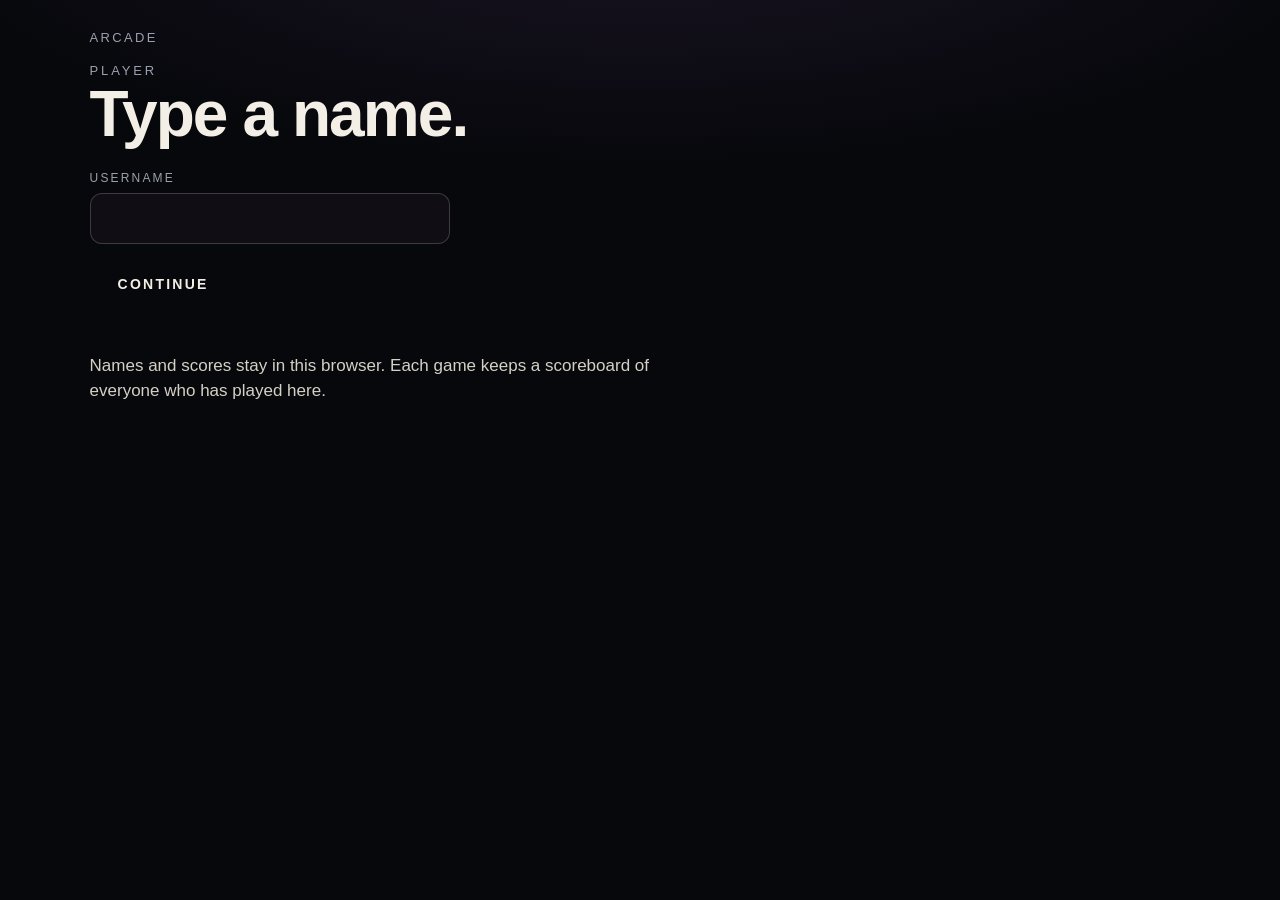
==== account.html @ 9cd121bc "Save each player's scores under a name and rank them on a scoreboard for every game. Co-authored-by:" ====
<!DOCTYPE html>
<html lang="en">
<head>
  <meta charset="utf-8">
  <meta name="viewport" content="width=device-width, initial-scale=1">
  <title>Sign in — Melted Arcade of DOOM</title>
  <meta name="description" content="A name for your scores. A password if someone already took it.">
  <link rel="icon" href="favicon.svg" type="image/svg+xml">
  <link rel="stylesheet" href="style.css">
</head>
<body data-page="account">
  <header>
    <a class="back" href="./">Arcade</a>
    <p class="kicker">Player</p>
    <h1 id="account-title">Type a name.</h1>
  </header>

  <main class="sheet">
    <p class="session" id="session" hidden>
      Playing as <strong></strong>.
      <button class="linkish" id="logout" type="button">Log out</button>
    </p>

    <form id="name-form">
      <label class="field">
        <span>Username</span>
        <input id="username" name="username" autocomplete="username" maxlength="16" required>
      </label>
      <button class="go" type="submit">Continue</button>
    </form>

    <form id="pass-form" hidden>
      <p class="doom" id="pass-note"></p>
      <label class="field">
        <span>Password</span>
        <input id="password" name="password" type="password" autocomplete="current-password" required>
      </label>
      <label class="field" id="confirm-label">
        <span>Confirm password</span>
        <input id="confirm" name="confirm" type="password" autocomplete="new-password">
      </label>
      <button class="go" id="pass-submit" type="submit">Log in</button>
      <button class="linkish" id="back-name" type="button">Different name</button>
    </form>

    <p class="form-error" id="form-error" role="alert"></p>
    <p class="score-note">Names and scores stay in this browser. Each game keeps a scoreboard of everyone who has played here.</p>
  </main>
  <script src="accounts.js"></script>
  <script src="scores.js"></script>
</body>
</html>
---- style.css ----
:root {
  --ink: #07080c;
  --paper: #f3efe6;
  --muted: #9aa0ae;
  color-scheme: dark;
}

* { box-sizing: border-box; }

[hidden] { display: none !important; }

html, body {
  margin: 0;
  min-height: 100%;
}

body {
  min-height: 100vh;
  display: flex;
  flex-direction: column;
  background:
    radial-gradient(1200px 420px at 50% -10%, #1a1424 0%, transparent 60%),
    var(--ink);
  color: var(--paper);
  font-family: "Segoe UI", sans-serif;
}

header {
  padding: 28px 7vw 18px;
}

.top {
  display: flex;
  flex-wrap: wrap;
  justify-content: space-between;
  align-items: baseline;
  gap: 8px 16px;
  margin-bottom: 6px;
}

.top .kicker,
.top .back,
.top .who {
  margin: 0;
}

.kicker {
  margin: 0 0 6px;
  color: var(--muted);
  font-size: 13px;
  letter-spacing: 0.22em;
  text-transform: uppercase;
}

.who {
  margin: 0;
  font-size: 13px;
  letter-spacing: 0.16em;
  text-transform: uppercase;
}

.who a {
  color: var(--paper);
  text-decoration: none;
}

.who a:hover,
.who a:focus-visible {
  color: var(--muted);
}

h1 {
  margin: 0;
  font-size: clamp(32px, 5vw, 64px);
  font-weight: 750;
  letter-spacing: -0.03em;
  line-height: 0.95;
}

main {
  flex: 1;
  display: flex;
  flex-direction: column;
  min-height: 0;
}

.game {
  flex: 1;
  display: grid;
  grid-template-columns: auto 1fr auto;
  align-items: center;
  gap: 28px;
  min-height: 128px;
  padding: 22px 7vw;
  color: inherit;
  text-decoration: none;
  border-top: 1px solid rgba(243, 239, 230, 0.08);
  position: relative;
  overflow: hidden;
}

.game::before {
  content: "";
  position: absolute;
  inset: 0 auto 0 0;
  width: 8px;
  background: var(--accent);
}

.game::after {
  content: "";
  position: absolute;
  inset: 0;
  background: linear-gradient(90deg, var(--wash), transparent 55%);
  opacity: 0.9;
  pointer-events: none;
}

.mark,
.copy,
.play {
  position: relative;
  z-index: 1;
}

.mark {
  width: 64px;
  height: 64px;
  color: var(--accent);
}

.mark svg {
  width: 100%;
  height: 100%;
  fill: currentColor;
}

.copy {
  display: flex;
  flex-direction: column;
  gap: 4px;
  min-width: 0;
}

.index {
  color: var(--accent);
  font-size: 12px;
  letter-spacing: 0.18em;
}

.name {
  font-size: clamp(26px, 3vw, 40px);
  font-weight: 700;
  letter-spacing: -0.03em;
  line-height: 1;
}

.line {
  max-width: 38rem;
  color: #d5d0c6;
  font-size: 17px;
  line-height: 1.35;
}

.holder:empty { display: none; }

.holder {
  color: var(--accent);
  font-size: 13px;
  letter-spacing: 0.08em;
}

.play {
  padding: 12px 26px;
  border-radius: 999px;
  background: var(--accent);
  color: var(--play-ink);
  font-size: 14px;
  font-weight: 750;
  letter-spacing: 0.16em;
  text-transform: uppercase;
}

.game:hover .play,
.game:focus-visible .play {
  transform: translateX(4px);
}

.game:focus-visible {
  outline: 2px solid var(--paper);
  outline-offset: -6px;
}

.moon {
  --accent: #e23b32;
  --wash: rgba(120, 18, 22, 0.55);
  --play-ink: #1a0608;
}

.shooter {
  --accent: #ffba54;
  --wash: rgba(120, 72, 18, 0.42);
  --play-ink: #1a1006;
}

.pong {
  --accent: #1cbe8c;
  --wash: rgba(12, 90, 64, 0.55);
  --play-ink: #04140e;
}

.guess {
  --accent: #f4efe4;
  --wash: rgba(90, 70, 40, 0.38);
  --play-ink: #1a140c;
}

.back {
  display: inline-block;
  margin-bottom: 18px;
  color: var(--muted);
  font-size: 13px;
  letter-spacing: 0.18em;
  text-transform: uppercase;
  text-decoration: none;
}

.back:hover,
.back:focus-visible {
  color: var(--paper);
}

.sheet {
  padding: 8px 7vw 72px;
  max-width: 860px;
}

.record {
  margin: 8px 0 28px;
}

.score {
  margin: 0;
  color: var(--accent);
  font-size: clamp(72px, 14vw, 148px);
  font-weight: 750;
  letter-spacing: -0.05em;
  line-height: 0.85;
}

.score-note,
.doom {
  max-width: 38rem;
  color: #d5d0c6;
  font-size: 17px;
  line-height: 1.45;
}

.score-note { margin: 10px 0 0; }

.score-note a {
  color: var(--paper);
}

.field {
  display: flex;
  flex-direction: column;
  gap: 8px;
  margin: 0 0 18px;
}

.field span {
  color: var(--muted);
  font-size: 12px;
  letter-spacing: 0.18em;
  text-transform: uppercase;
}

.field input {
  width: min(100%, 360px);
  padding: 14px 16px;
  border: 1px solid rgba(243, 239, 230, 0.2);
  border-radius: 12px;
  background: #100e14;
  color: var(--paper);
  font: inherit;
  font-size: 18px;
}

.field input:focus-visible {
  outline: 2px solid var(--paper);
  outline-offset: 3px;
}

button.go {
  border: 0;
  cursor: pointer;
  font-family: inherit;
}

button.go:disabled {
  opacity: 0.55;
  cursor: wait;
}

.linkish {
  display: inline-block;
  margin-left: 18px;
  padding: 0;
  border: 0;
  background: none;
  color: var(--muted);
  cursor: pointer;
  font: inherit;
  font-size: 13px;
  letter-spacing: 0.16em;
  text-transform: uppercase;
}

.linkish:hover,
.linkish:focus-visible {
  color: var(--paper);
}

#back-name {
  display: block;
  margin: 16px 0 0;
}

.session {
  margin: 0 0 22px;
  color: #d5d0c6;
  font-size: 17px;
}

.session strong {
  color: var(--paper);
}

.form-error {
  min-height: 1.4em;
  margin: 16px 0 0;
  color: #e23b32;
  font-size: 16px;
}

.log,
.board {
  list-style: none;
  margin: 8px 0 0;
  padding: 0;
}

.log li,
.board li {
  display: grid;
  grid-template-columns: auto 1fr auto;
  gap: 14px;
  align-items: baseline;
  padding: 12px 0;
  border-top: 1px solid rgba(243, 239, 230, 0.1);
  color: #d5d0c6;
  font-size: 17px;
}

.log li:last-child,
.board li:last-child {
  border-bottom: 1px solid rgba(243, 239, 230, 0.1);
}

.log li {
  grid-template-columns: 1fr;
}

.quiet {
  color: var(--muted);
}

.rank {
  color: var(--accent);
  font-variant-numeric: tabular-nums;
}

.board .mine .who-name,
.board .mine .pts {
  color: var(--paper);
  font-weight: 700;
}

.who-name {
  min-width: 0;
}

.wins {
  display: block;
  color: var(--muted);
  font-size: 13px;
  font-weight: 400;
  letter-spacing: 0.06em;
}

.pts {
  color: var(--accent);
  font-variant-numeric: tabular-nums;
  font-weight: 700;
}

.doom { margin: 0 0 8px; }

.levels {
  list-style: none;
  margin: 28px 0 36px;
  padding: 0;
}

.levels li {
  padding: 16px 0;
  border-top: 1px solid rgba(243, 239, 230, 0.1);
  color: #d5d0c6;
  font-size: 16px;
  line-height: 1.45;
}

.levels li:last-child {
  border-bottom: 1px solid rgba(243, 239, 230, 0.1);
}

.levels strong {
  display: block;
  margin-bottom: 4px;
  color: var(--accent);
  font-size: 18px;
  letter-spacing: -0.02em;
}

.go {
  display: inline-block;
  padding: 14px 28px;
  border-radius: 999px;
  background: var(--accent);
  color: var(--play-ink);
  font-size: 14px;
  font-weight: 750;
  letter-spacing: 0.16em;
  text-transform: uppercase;
  text-decoration: none;
}

.go:hover,
.go:focus-visible {
  transform: translateX(4px);
}

.go:focus-visible,
.back:focus-visible {
  outline: 2px solid var(--paper);
  outline-offset: 4px;
}

@media (max-width: 720px) {
  header { padding: 16px 20px 8px; }

  h1 { font-size: 34px; }

  .game {
    grid-template-columns: auto 1fr;
    grid-template-areas:
      "mark copy"
      "play play";
    gap: 8px 14px;
    min-height: 0;
    padding: 14px 18px 14px 24px;
  }

  .mark { grid-area: mark; width: 44px; height: 44px; }
  .copy { grid-area: copy; }
  .name { font-size: 24px; }
  .line { font-size: 15px; }
  .play {
    grid-area: play;
    justify-self: start;
    padding: 9px 20px;
  }

  .sheet { padding: 4px 20px 48px; }
  .score { font-size: 84px; }
  .doom, .score-note, .levels li { font-size: 15px; }
}
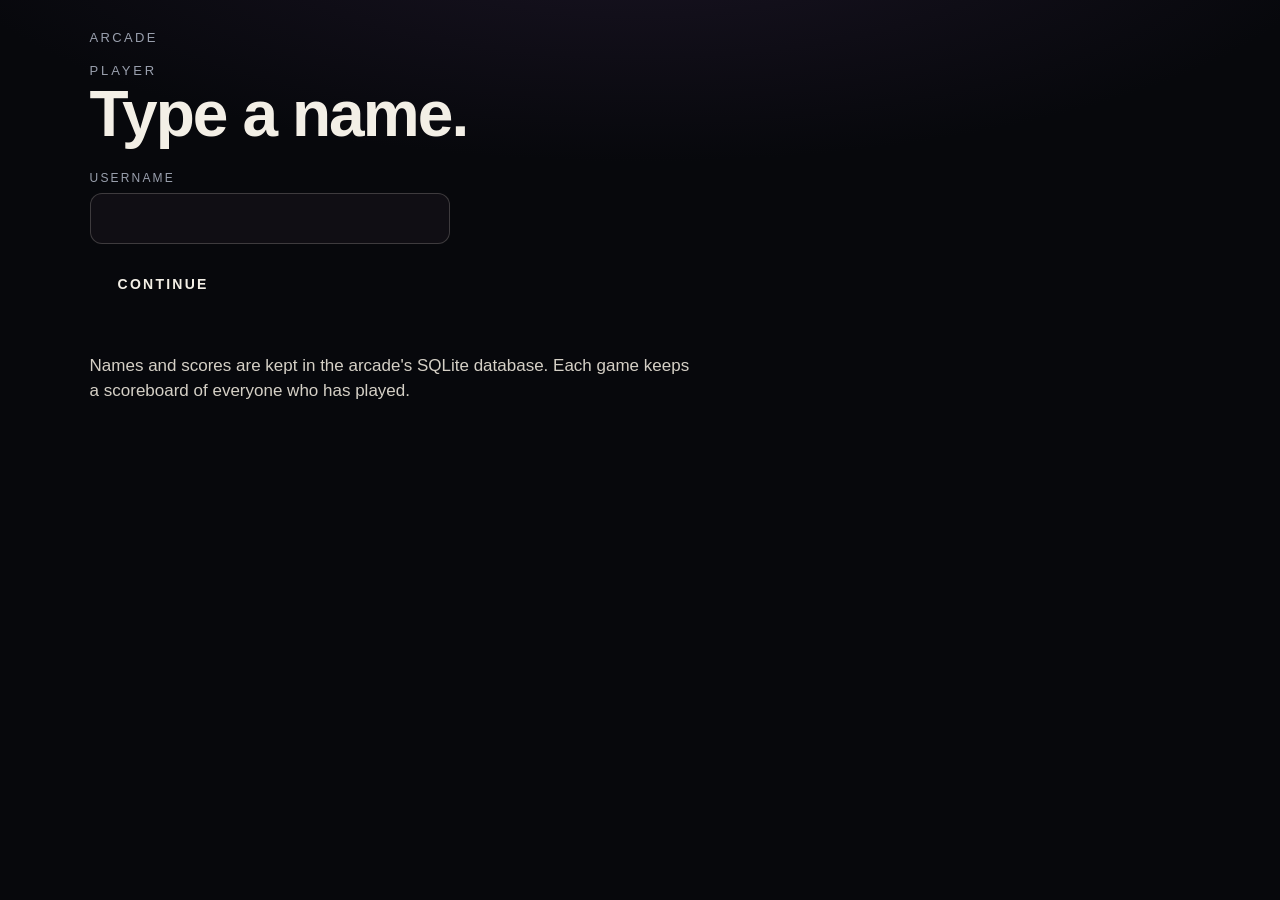
==== commit 11429d19: "Store names and scoreboards in SQLite so scores last beyond one browser. Co-authored-by: Cursor <cur" ====
--- a/account.html
+++ b/account.html
@@ -44,7 +44,7 @@
     </form>
 
     <p class="form-error" id="form-error" role="alert"></p>
-    <p class="score-note">Names and scores stay in this browser. Each game keeps a scoreboard of everyone who has played here.</p>
+    <p class="score-note">Names and scores are kept in the arcade's SQLite database. Each game keeps a scoreboard of everyone who has played.</p>
   </main>
   <script src="accounts.js"></script>
   <script src="scores.js"></script>
